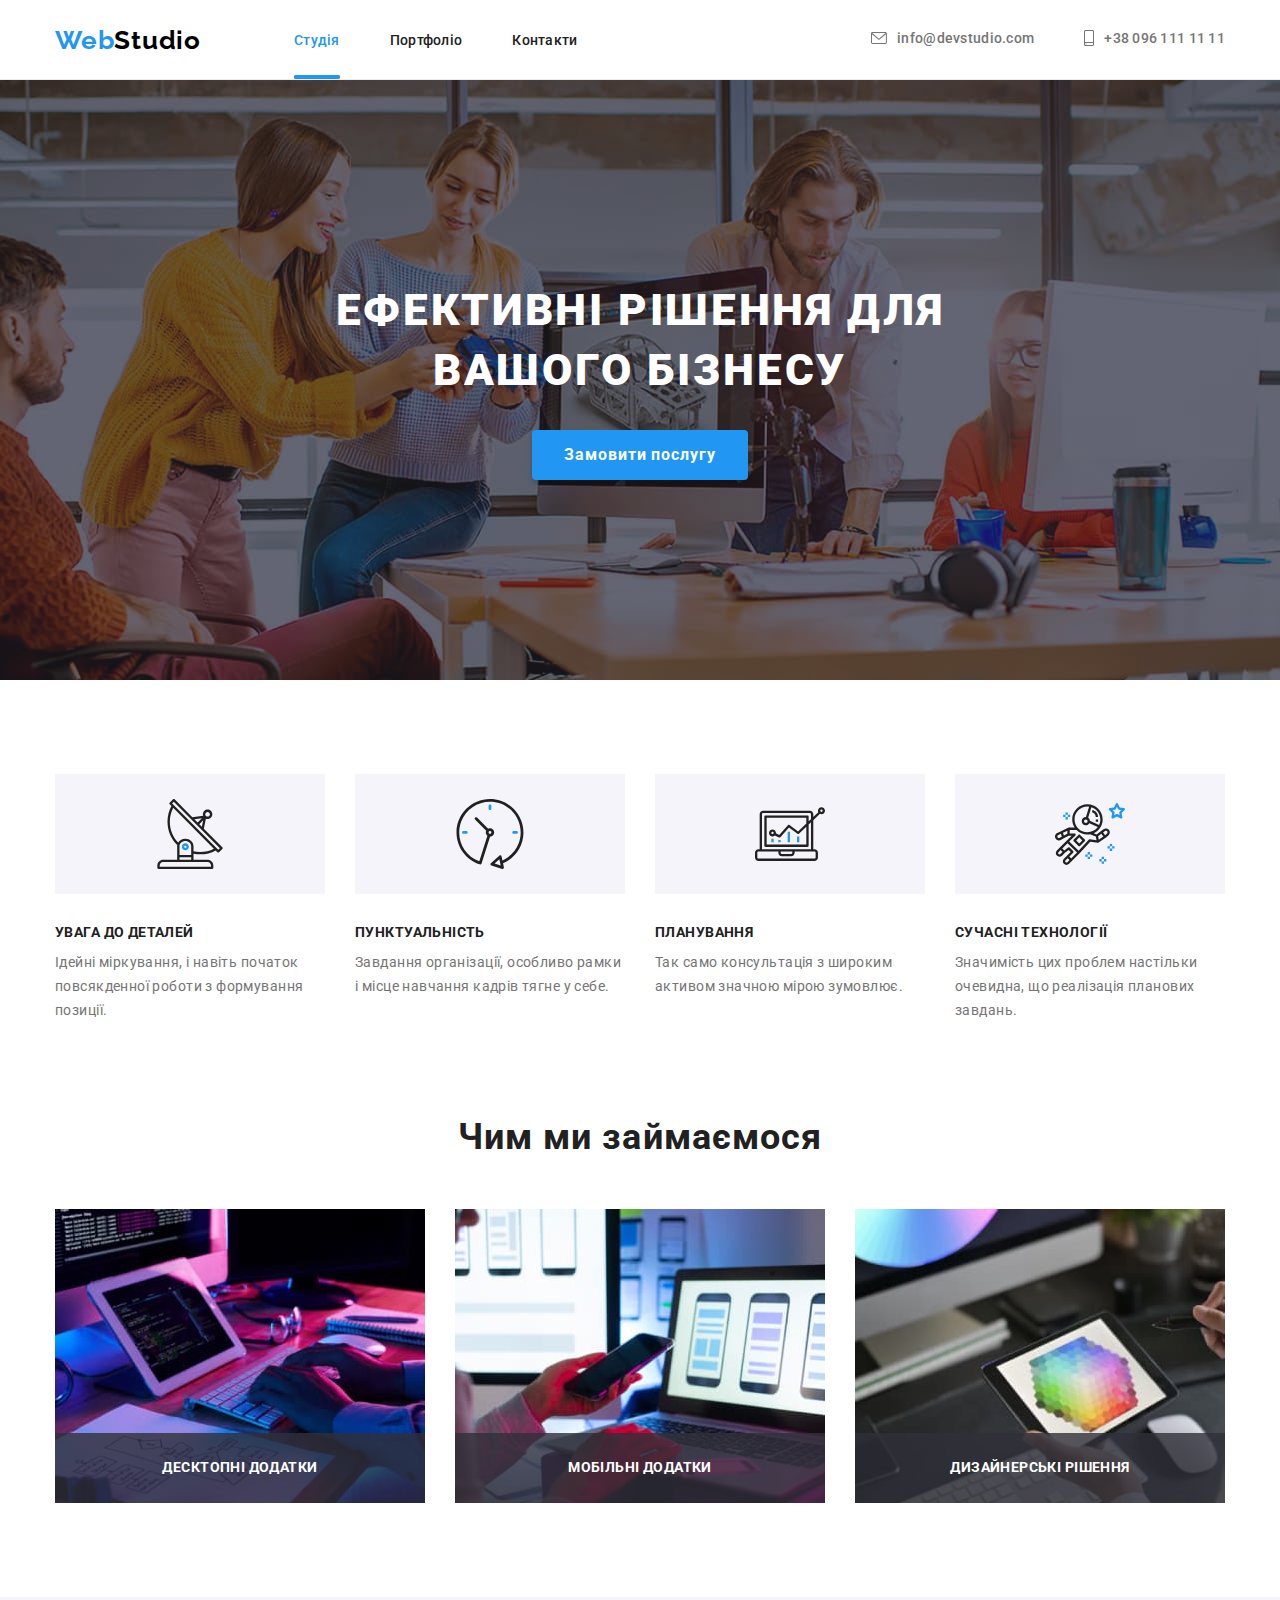
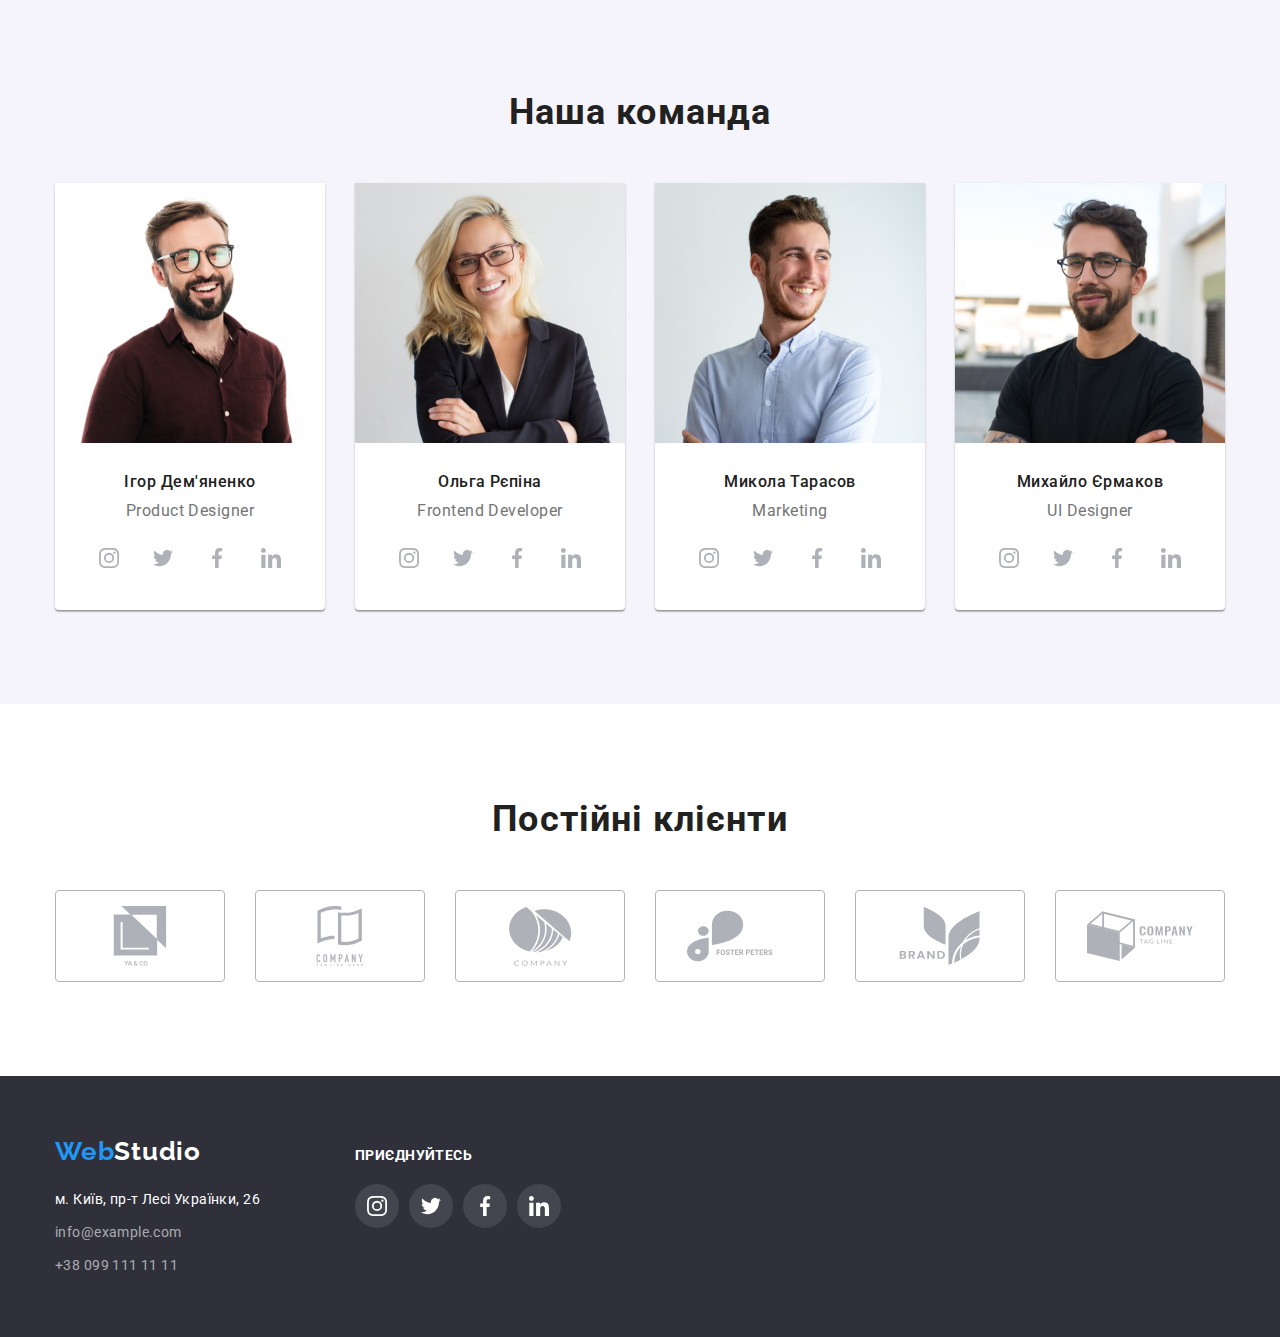
==== index.html @ ddce69b9 "Initial commit" ====
<!DOCTYPE html>
<html lang="uk">
  <head>
    <meta charset="UTF-8" />
    <meta http-equiv="X-UA-Compatible" content="IE=edge" />
    <meta name="viewport" content="width=device-width, initial-scale=1.0" />
    <title>Cтудія</title>
    <link
      href="https://fonts.googleapis.com/css2?family=Raleway:wght@700&family=Roboto:wght@400;500;700;900&display=swap"
      rel="stylesheet"
    />
    <link
      rel="stylesheet"
      href="https://cdnjs.cloudflare.com/ajax/libs/modern-normalize/1.0.0/modern-normalize.min.css"
    />
    <link rel="stylesheet" href="./css/styles.css" />
  </head>
  <body>
    <header class="page-header">
      <div class="container main-nav">
        <nav class="main-nav">
          <a href="./index.html" class="logo link"> <span class="accent">Web</span>Studio </a>

          <ul class="site-nav list">
            <li class="nav-list-item current">
              <a href="./index.html" class="site-nav-link link current">Студія</a>
            </li>
            <li class="nav-list-item">
              <a href="./portfolio.html" class="site-nav-link link">Портфоліо</a>
            </li>
            <li class="nav-list-item"><a href="" class="site-nav-link link">Контакти</a></li>
          </ul>
        </nav>

        <ul class="contacts-list list">
          <li class="contacts-list-item">
            <a href="mailto:info@devstudio.com" class="contacts-link link">
              <svg class="icon-contacts" width="16" height="12">
                <use href="./images/icons.svg#envelope"></use>
              </svg>
              info@devstudio.com
            </a>
          </li>
          <li class="contacts-list-item">
            <a href="tel:+380961111111" class="contacts-link link">
              <svg class="icon-contacts" width="10" height="16">
                <use href="./images/icons.svg#phone"></use>
              </svg>
              +38 096 111 11 11
            </a>
          </li>
        </ul>
      </div>
    </header>
    <main>
      <section class="section-hero">
        <div class="container">
          <h1 class="hero-title">Ефективні рішення для вашого бізнесу</h1>
          <button type="button" class="button" data-modal-open>Замовити послугу</button>
        </div>
      </section>

      <section class="section">
        <div class="container">
          <h2 class="visually-hidden">Особливості</h2>

          <ul class="feature-list list">
            <li class="feature-list-item">
              <div class="icon-container">
                <svg width="70" height="70">
                  <use href="./images/icons.svg#antenna"></use>
                </svg>
              </div>
              <h3 class="feature-list-title">Увага до деталей</h3>
              <p class="feature-list-text">
                Ідейні міркування, і навіть початок повсякденної роботи з формування позиції.
              </p>
            </li>
            <li class="feature-list-item">
              <div class="icon-container">
                <svg width="70" height="70">
                  <use href="./images/icons.svg#clock"></use>
                </svg>
              </div>
              <h3 class="feature-list-title">Пунктуальність</h3>
              <p class="feature-list-text">
                Завдання організації, особливо рамки і місце навчання кадрів тягне у себе.
              </p>
            </li>
            <li class="feature-list-item">
              <div class="icon-container">
                <svg width="70" height="70">
                  <use href="./images/icons.svg#diagram"></use>
                </svg>
              </div>
              <h3 class="feature-list-title">Планування</h3>
              <p class="feature-list-text">
                Так само консультація з широким активом значною мірою зумовлює.
              </p>
            </li>
            <li class="feature-list-item">
              <div class="icon-container">
                <svg width="70" height="70">
                  <use href="./images/icons.svg#astronaut"></use>
                </svg>
              </div>
              <h3 class="feature-list-title">Сучасні технології</h3>
              <p class="feature-list-text">
                Значимість цих проблем настільки очевидна, що реалізація планових завдань.
              </p>
            </li>
          </ul>
        </div>
      </section>

      <section class="section section-doing">
        <div class="container">
          <h2 class="section-title">Чим ми займаємося</h2>

          <ul class="doing-list list">
            <li class="doing-list-item">
              <img src="./images/main/box1.jpg" alt="Розробка веб-сторінок" width="370" />
              <h3 class="doing-list-title">Десктопні додатки</h3>
            </li>
            <li class="doing-list-item">
              <img src="./images/main/box2.jpg" alt="Адаптиви" width="370" />
              <h3 class="doing-list-title">Мобільні додатки</h3>
            </li>
            <li class="doing-list-item">
              <img src="./images/main/box3.jpg" alt="Дизайн" width="370" />
              <h3 class="doing-list-title">Дизайнерські рішення</h3>
            </li>
          </ul>
        </div>
      </section>

      <section class="section gray">
        <div class="container">
          <h2 class="section-title">Наша команда</h2>

          <ul class="team-list list">
            <li class="team-card">
              <img src="./images/main/team-card-one.jpg" alt="" width="270" />
              <div class="team-text-container">
                <h3 class="team-title">Ігор Дем'яненко</h3>
                <p class="team-text">Product Designer</p>
                <ul class="social-list list">
                  <li class="social-item">
                    <a
                      href="https://instagram.com"
                      target="_blank"
                      rel="nofollow noopener noreferrer"
                      class="social-link"
                    >
                      <svg class="social-icon" width="20" height="20">
                        <use href="./images/icons.svg#instagram"></use>
                      </svg>
                    </a>
                  </li>
                  <li class="social-item">
                    <a
                      href="https://twitter.com/"
                      target="_blank"
                      rel="nofollow noopener noreferrer"
                      class="social-link"
                    >
                      <svg class="social-icon" width="20" height="20">
                        <use href="./images/icons.svg#twitter"></use>
                      </svg>
                    </a>
                  </li>
                  <li class="social-item">
                    <a
                      href="https://www.facebook.com/"
                      target="_blank"
                      rel="nofollow noopener noreferrer"
                      class="social-link"
                    >
                      <svg class="social-icon" width="20" height="20">
                        <use href="./images/icons.svg#facebook"></use>
                      </svg>
                    </a>
                  </li>
                  <li class="social-item">
                    <a
                      href="https://www.linkedin.com/"
                      target="_blank"
                      rel="nofollow noopener noreferrer"
                      class="social-link"
                    >
                      <svg class="social-icon" width="20" height="20">
                        <use href="./images/icons.svg#linkedin"></use>
                      </svg>
                    </a>
                  </li>
                </ul>
              </div>
            </li>
            <li class="team-card">
              <img src="./images/main/team-card-two.jpg" alt="" width="270" />
              <div class="team-text-container">
                <h3 class="team-title">Ольга Рєпіна</h3>
                <p class="team-text">Frontend Developer</p>
                <ul class="social-list list">
                  <li class="social-item">
                    <a
                      href="https://instagram.com"
                      target="_blank"
                      rel="nofollow noopener noreferrer"
                      class="social-link"
                    >
                      <svg class="social-icon" width="20" height="20">
                        <use href="./images/icons.svg#instagram"></use>
                      </svg>
                    </a>
                  </li>
                  <li class="social-item">
                    <a
                      href="https://twitter.com/"
                      target="_blank"
                      rel="nofollow noopener noreferrer"
                      class="social-link"
                    >
                      <svg class="social-icon" width="20" height="20">
                        <use href="./images/icons.svg#twitter"></use>
                      </svg>
                    </a>
                  </li>
                  <li class="social-item">
                    <a
                      href="https://www.facebook.com/"
                      target="_blank"
                      rel="nofollow noopener noreferrer"
                      class="social-link"
                    >
                      <svg class="social-icon" width="20" height="20">
                        <use href="./images/icons.svg#facebook"></use>
                      </svg>
                    </a>
                  </li>
                  <li class="social-item">
                    <a
                      href="https://www.linkedin.com/"
                      target="_blank"
                      rel="nofollow noopener noreferrer"
                      class="social-link"
                    >
                      <svg class="social-icon" width="20" height="20">
                        <use href="./images/icons.svg#linkedin"></use>
                      </svg>
                    </a>
                  </li>
                </ul>
              </div>
            </li>
            <li class="team-card">
              <img src="./images/main/team-card-three.jpg" alt="" width="270" />
              <div class="team-text-container">
                <h3 class="team-title">Микола Тарасов</h3>
                <p class="team-text">Marketing</p>
                <ul class="social-list list">
                  <li class="social-item">
                    <a
                      href="https://instagram.com"
                      target="_blank"
                      rel="nofollow noopener noreferrer"
                      class="social-link"
                    >
                      <svg class="social-icon" width="20" height="20">
                        <use href="./images/icons.svg#instagram"></use>
                      </svg>
                    </a>
                  </li>
                  <li class="social-item">
                    <a
                      href="https://twitter.com/"
                      target="_blank"
                      rel="nofollow noopener noreferrer"
                      class="social-link"
                    >
                      <svg class="social-icon" width="20" height="20">
                        <use href="./images/icons.svg#twitter"></use>
                      </svg>
                    </a>
                  </li>
                  <li class="social-item">
                    <a
                      href="https://www.facebook.com/"
                      target="_blank"
                      rel="nofollow noopener noreferrer"
                      class="social-link"
                    >
                      <svg class="social-icon" width="20" height="20">
                        <use href="./images/icons.svg#facebook"></use>
                      </svg>
                    </a>
                  </li>
                  <li class="social-item">
                    <a
                      href="https://www.linkedin.com/"
                      target="_blank"
                      rel="nofollow noopener noreferrer"
                      class="social-link"
                    >
                      <svg class="social-icon" width="20" height="20">
                        <use href="./images/icons.svg#linkedin"></use>
                      </svg>
                    </a>
                  </li>
                </ul>
              </div>
            </li>
            <li class="team-card">
              <img src="./images/main/team-card-four.jpg" alt="" width="270" />
              <div class="team-text-container">
                <h3 class="team-title">Михайло Єрмаков</h3>
                <p class="team-text">UI Designer</p>
                <ul class="social-list list">
                  <li class="social-item">
                    <a
                      href="https://instagram.com"
                      target="_blank"
                      rel="nofollow noopener noreferrer"
                      class="social-link"
                    >
                      <svg class="social-icon" width="20" height="20">
                        <use href="./images/icons.svg#instagram"></use>
                      </svg>
                    </a>
                  </li>
                  <li class="social-item">
                    <a
                      href="https://twitter.com/"
                      target="_blank"
                      rel="nofollow noopener noreferrer"
                      class="social-link"
                    >
                      <svg class="social-icon" width="20" height="20">
                        <use href="./images/icons.svg#twitter"></use>
                      </svg>
                    </a>
                  </li>
                  <li class="social-item">
                    <a
                      href="https://www.facebook.com/"
                      target="_blank"
                      rel="nofollow noopener noreferrer"
                      class="social-link"
                    >
                      <svg class="social-icon" width="20" height="20">
                        <use href="./images/icons.svg#facebook"></use>
                      </svg>
                    </a>
                  </li>
                  <li class="social-item">
                    <a
                      href="https://www.linkedin.com/"
                      target="_blank"
                      rel="nofollow noopener noreferrer"
                      class="social-link"
                    >
                      <svg class="social-icon" width="20" height="20">
                        <use href="./images/icons.svg#linkedin"></use>
                      </svg>
                    </a>
                  </li>
                </ul>
              </div>
            </li>
          </ul>
        </div>
      </section>

      <section class="section">
        <div class="container">
          <h2 class="section-title">Постійні клієнти</h2>
          <ul class="partner-list list">
            <li class="partner-item">
              <a href="" class="partner-link">
                <svg class="social-icon" width="106" height="60">
                  <use href="./images/icons.svg#client1"></use>
                </svg>
              </a>
            </li>
            <li class="partner-item">
              <a href="" class="partner-link">
                <svg class="social-icon" width="106" height="60">
                  <use href="./images/icons.svg#client2"></use>
                </svg>
              </a>
            </li>
            <li class="partner-item">
              <a href="" class="partner-link">
                <svg class="social-icon" width="106" height="60">
                  <use href="./images/icons.svg#client3"></use>
                </svg>
              </a>
            </li>
            <li class="partner-item">
              <a href="" class="partner-link">
                <svg class="social-icon" width="106" height="60">
                  <use href="./images/icons.svg#client4"></use>
                </svg>
              </a>
            </li>
            <li class="partner-item">
              <a href="" class="partner-link">
                <svg class="social-icon" width="106" height="60">
                  <use href="./images/icons.svg#client5"></use>
                </svg>
              </a>
            </li>
            <li class="partner-item">
              <a href="" class="partner-link">
                <svg class="social-icon" width="106" height="60">
                  <use href="./images/icons.svg#client6"></use>
                </svg>
              </a>
            </li>
          </ul>
        </div>
      </section>
    </main>

    <footer class="page-footer">
      <div class="container footer-container">
        <div class="address-container">
          <a href="./index.html" class="logo-footer link">
            <span class="accent">Web</span>Studio
          </a>

          <address>
            <ul class="list">
              <li class="list-item">
                <a
                  href="https://www.google.com/maps/place/%D0%B1%D1%83%D0%BB.+%D0%9B%D0%B5%D1%81%D0%B8+%D0%A3%D0%BA%D1%80%D0%B0%D0%B8%D0%BD%D0%BA%D0%B8,+26,+%D0%9A%D0%B8%D0%B5%D0%B2,+%D0%A3%D0%BA%D1%80%D0%B0%D0%B8%D0%BD%D0%B0,+02000/@50.4265807,30.5383858,17z/data=!3m1!4b1!4m5!3m4!1s0x40d4cf0e033ecbe9:0x57a4dffefec77da0!8m2!3d50.4265807!4d30.5383858"
                  class="address"
                >
                  м. Київ, пр-т Лесі Українки, 26
                </a>
              </li>
              <li class="list-item">
                <a href="mailto:info@example.com" class="address-contacts-link link"
                  >info@example.com</a
                >
              </li>
              <li class="list-item">
                <a href="tel:+380991111111" class="address-contacts-link link">+38 099 111 11 11</a>
              </li>
            </ul>
          </address>
        </div>
        <div class="social-links-container">
          <p class="social-text">Приєднуйтесь</p>
          <ul class="social-list list">
            <li class="social-item">
              <a
                href="https://instagram.com"
                target="_blank"
                rel="nofollow noopener noreferrer"
                class="social-link company-social-link"
              >
                <svg class="footer-social-icon social-icon" width="20" height="20">
                  <use href="./images/icons.svg#instagram"></use>
                </svg>
              </a>
            </li>
            <li class="social-item">
              <a
                href="https://twitter.com/"
                target="_blank"
                rel="nofollow noopener noreferrer"
                class="social-link company-social-link"
              >
                <svg class="footer-social-icon social-icon" width="20" height="20">
                  <use href="./images/icons.svg#twitter"></use>
                </svg>
              </a>
            </li>
            <li class="social-item">
              <a
                href="https://www.facebook.com/"
                target="_blank"
                rel="nofollow noopener noreferrer"
                class="social-link company-social-link"
              >
                <svg class="footer-social-icon social-icon" width="20" height="20">
                  <use href="./images/icons.svg#facebook"></use>
                </svg>
              </a>
            </li>
            <li class="social-item">
              <a
                href="https://www.linkedin.com/"
                target="_blank"
                rel="nofollow noopener noreferrer"
                class="social-link company-social-link"
              >
                <svg class="footer-social-icon social-icon" width="20" height="20">
                  <use href="./images/icons.svg#linkedin"></use>
                </svg>
              </a>
            </li>
          </ul>
        </div>
      </div>
    </footer>

    <div class="backdrop is-hidden" data-modal>
      <div class="modal">
        <button type="button" class="button-close" data-modal-close>
          <svg width="18" height="18">
            <use href="./images/icons.svg#close"></use>
          </svg>
        </button>
      </div>
    </div>
    <script src="./js/fixed-header.js"></script>
    <script src="./js/modal.js"></script>
  </body>
</html>
---- css/styles.css ----
:root {
  --primary-text-color: #212121;
  --secondary-text-color: #757575;
  --logo-text-color: #000000;
  --accent-color: #2196f3;

  --primary-white-color: #ffffff;
  --secondary-white-color: rgb(255, 255, 255, 0.6);
  --secondary-background: #f5f4fa;
  --dark-background: #2f303a;
  --background-hero: #c4c4c4;
  --border-primary-color: #eeeeee;
  --border-secondary-color: #ececec;
  --opacity-background-color: rgba(47, 48, 58, 0.8);
  --button-secondary-color: #188ce8;
  --box-shadow: 0px 2px 1px 0px rgba(0, 0, 0, 0.2), 0px 1px 1px 0px rgba(0, 0, 0, 0.14),
    0px 1px 3px 0px rgba(0, 0, 0, 0.12);
  --footer-link-background-color: rgba(255, 255, 255, 0.1);

  --icon-color: #afb1b8;

  --backdrop-color: rgba(0, 0, 0, 0.2);
  --overlay-background: rgba(33, 150, 243, 0.9);

  --section-indent: 94px;
  --indent: 30px;
  --transition: cubic-bezier(0.4, 0, 0.2, 1);
}

body {
  background-color: var(--primary-white-color);
  color: var(--primary-text-color);

  font-family: Roboto, sans-serif;
}

h1,
h2,
h3,
h4,
h5,
h6,
p,
ul {
  margin: 0;
}

.list {
  list-style: none;
  padding: 0;
  margin: 0;
}

.link {
  color: var(--primary-text-color);
}

img {
  display: block;
  max-width: 100%;
  height: auto;
}

.container {
  width: 1200px;
  padding-left: 15px;
  padding-right: 15px;
  margin: 0 auto;
}

/* Header */

.page-header {
  position: fixed;
  z-index: 2;
  width: 100%;
  top: 0;
  left: 0;
  height: 80px;

  border-bottom: 1px solid var(--border-secondary-color);
  background-color: var(--primary-white-color);
}

.main-nav {
  display: flex;
  align-items: center;
}

.logo,
.logo-footer {
  color: var(--logo-text-color);

  font-family: Raleway, sans-serif;
  font-weight: 700;
  font-size: 26px;
  line-height: calc(30.52 / 26);
  letter-spacing: 0.03em;

  text-decoration: none;
}

.accent {
  color: var(--accent-color);
}

.site-nav {
  display: flex;
  margin-left: 93px;
}

.nav-list-item:not(:last-child),
.contacts-list-item:not(:last-child) {
  margin-right: 50px;
}

.contacts-list {
  display: flex;
  margin-left: auto;
}

.contacts-link {
  display: inline-flex;
  align-items: center;
  color: var(--secondary-text-color);
}

.icon-contacts {
  margin-right: 10px;
  fill: currentColor;
}

.site-nav-link {
  display: block;
  padding-top: 32px;
  padding-bottom: 32px;
}

.site-nav-link,
.contacts-link {
  font-weight: 500;
  font-size: 14px;
  line-height: calc(16.41 / 14);
  letter-spacing: 0.02em;

  text-decoration: none;

  transition: color 250ms var(--transition);
}

.site-nav-link:hover,
.site-nav-link:focus,
.contacts-link:hover,
.contacts-link:focus {
  color: var(--accent-color);
}

.current {
  color: var(--accent-color);
  position: relative;
}

.current::after {
  content: '';
  display: inline-block;

  position: absolute;
  left: 0;
  bottom: 1px;

  width: 100%;
  height: 4px;
  border-radius: 2px;

  background-color: var(--accent-color);
}

/* Section-hero */

.section-hero {
  text-align: center;
  padding: 200px 0;

  max-width: 1600px;
  height: 600px;
  margin-left: auto;
  margin-right: auto;

  background-color: var(--background-hero);
  background-image: linear-gradient(to right, rgba(47, 48, 58, 0.4), rgba(47, 48, 58, 0.4)),
    url('../images/main/hero.jpg');

  background-repeat: no-repeat;
  background-position: center;
  background-size: cover;
}

.hero-title {
  color: var(--primary-white-color);

  font-weight: 900;
  font-size: 44px;
  line-height: calc(60 / 44);
  letter-spacing: 0.06em;
  text-transform: uppercase;
  width: 696px;

  margin-left: auto;
  margin-right: auto;
  margin-bottom: var(--indent);
}

.button {
  display: inline-block;
  border-radius: 4px;
  border-width: 0;
  padding: 10px 32px;
  min-width: 216px;

  background-color: var(--accent-color);
  color: var(--primary-white-color);
  box-shadow: 0px 4px 4px rgba(0, 0, 0, 0.15);

  font-family: inherit;
  font-weight: 700;
  font-size: 16px;
  line-height: calc(30 / 16);
  letter-spacing: 0.06em;
  text-align: center;
  cursor: pointer;

  transition: background-color 250ms var(--transition);
}

.button:hover,
.button:focus {
  background-color: var(--button-secondary-color);
}

/* Other sections*/

.section {
  padding: var(--section-indent) 0;
}

.section-title {
  font-weight: 700;
  font-size: 36px;
  line-height: calc(42.19 / 36);
  text-align: center;
  letter-spacing: 0.03em;

  margin-bottom: 50px;
}

.visually-hidden {
  /*Specially class-pattern that hidden headers*/
  position: absolute;
  white-space: nowrap;
  width: 1px;
  height: 1px;
  overflow: hidden;
  border: 0;
  padding: 0;
  clip: rect(0 0 0 0);
  clip-path: inset(50%);
  margin: -1px;
}

/* Features section */

.feature-list {
  display: flex;
  gap: var(--indent);
}

.feature-list-item {
  width: 270px;
}

.icon-container {
  display: flex;
  justify-content: center;
  align-items: center;
  margin-bottom: var(--indent);
  height: 120px;

  background: var(--secondary-background);
}

/* feature-list section, doing-list section and team section*/

.feature-list-title {
  font-weight: 700;
  font-size: 14px;
  line-height: calc(16.41 / 14);
  text-transform: uppercase;
  letter-spacing: 0.03em;

  margin-bottom: 10px;
}

.feature-list-text {
  color: var(--secondary-text-color);

  font-size: 14px;
  line-height: calc(24 / 14);
  letter-spacing: 0.03em;
}

/* Our doing section */

.section-doing {
  padding-top: 0;
}

.doing-list {
  display: flex;
  gap: var(--indent);
}

.doing-list-item {
  position: relative;
}

.doing-list-title {
  display: flex;
  justify-content: center;
  align-items: center;
  height: 70px;
  width: 100%;
  position: absolute;
  bottom: 0;

  font-weight: 700;
  font-size: 14px;
  line-height: calc(16.41 / 14);
  letter-spacing: 0.03em;
  text-transform: uppercase;

  background-color: var(--opacity-background-color);
  color: var(--primary-white-color);
}

/* Team section */

.section.gray {
  background-color: var(--secondary-background);
}

.team-list {
  display: flex;
  gap: var(--indent);
}

.team-card {
  background-color: var(--primary-white-color);
  border-radius: 0px 0px 4px 4px;
  box-shadow: 0px 1px 3px rgba(0, 0, 0, 0.12), 0px 1px 1px rgba(0, 0, 0, 0.14),
    0px 2px 1px rgba(0, 0, 0, 0.2);
}

.team-text-container {
  text-align: center;
  padding: var(--indent) 0;
}

.team-title {
  font-weight: 500;
  font-size: 16px;
  line-height: calc(18.75 / 16);
  letter-spacing: 0.03em;

  margin-bottom: 10px;
}

.team-text {
  margin-bottom: 16px;
  color: var(--secondary-text-color);

  font-size: 16px;
  line-height: calc(18.75 / 16);
  letter-spacing: 0.03em;
}

.social-list {
  display: flex;
  gap: 10px;
  justify-content: center;
}

/* team-social-link and company-social-link-footer */
.social-link {
  display: flex;
  justify-content: center;
  align-items: center;
  width: 44px;
  height: 44px;
  border-radius: 50%;
  color: var(--icon-color);

  transition: color 250ms var(--transition), background-color 250ms var(--transition);
}

.social-icon {
  fill: currentColor;
}

/* team social-link hover and company-social-link hover */

.social-link:hover,
.social-link:focus {
  background-color: var(--accent-color);
  color: var(--primary-white-color);
}

/* Partner section */

.partner-list {
  display: flex;
  justify-content: space-between;
}

.partner-link {
  display: inline-flex;
  justify-content: center;
  align-items: center;
  width: 170px;
  height: 92px;
  border: 1px solid var(--icon-color);
  border-radius: 4px;

  color: var(--icon-color);

  transition: color 250ms var(--transition), border-color 250ms var(--transition);
}

.partner-link:hover,
.partner-link:focus {
  border-color: var(--accent-color);
  color: var(--accent-color);
}

/* Footer */

.page-footer {
  background-color: var(--dark-background);
  padding: 60px 0;
}

.footer-container {
  display: flex;
  align-items: baseline;
}

.address-container {
  margin-right: 95px;
}

.logo-footer {
  display: inline-block;

  color: var(--primary-white-color);

  margin-bottom: 20px;
}

.address,
.address-contacts-link {
  color: var(--secondary-white-color);

  font-style: normal;
  font-size: 14px;
  line-height: calc(24 / 14);
  letter-spacing: 0.03em;

  text-decoration: none;

  transition: color 250ms var(--transition);
}

address .list {
  display: flex;
  flex-direction: column;
  gap: 9px;
}

.address {
  color: var(--primary-white-color);
}

.address .item {
  display: flex;
  flex-direction: column;
  gap: 9px;
}

.address:hover,
.address:focus,
.address-contacts-link:hover,
.address-contacts-link:focus {
  color: var(--accent-color);
}

/* Company social links container */

.social-text {
  margin-bottom: 20px;

  font-weight: 700;
  font-size: 14px;
  line-height: calc(16.41 / 14);
  letter-spacing: 0.03em;
  text-transform: uppercase;
  color: var(--primary-white-color);
}

.company-social-link {
  color: var(--primary-white-color);
  background-color: var(--footer-link-background-color);
}

/* Modal window */

.backdrop {
  position: fixed;
  top: 0;
  left: 0;
  width: 100%;
  height: 100%;
  opacity: 1;
  z-index: 3;

  background-color: var(--backdrop-color);

  transition: opacity 500ms var(--transition), visibility 500ms var(--transition);
}

.is-hidden {
  visibility: hidden;
  opacity: 0;
  pointer-events: none;
}

.is-hidden .modal {
  opacity: 0;
  transform: translate(-50%, -50%) scale(0);
}

.modal {
  position: absolute;
  top: 50%;
  left: 50%;
  min-width: 528px;
  min-height: 581px;
  border-radius: 4px;

  opacity: 1;
  transform: translate(-50%, -50%) scale(1);

  background-color: var(--primary-white-color);
  box-shadow: 0px 1px 3px rgba(0, 0, 0, 0.12), 0px 1px 1px rgba(0, 0, 0, 0.14),
    0px 2px 1px rgba(0, 0, 0, 0.2);

  transition: transform 250ms var(--transition), opacity 250ms var(--transition);
}

.button-close {
  position: absolute;
  top: 8px;
  right: 8px;

  display: flex;
  justify-content: center;
  align-items: center;
  width: var(--indent);
  height: var(--indent);

  border-radius: 50%;
  border: 1px solid rgba(0, 0, 0, 0.1);

  background-color: var(--primary-white-color);

  cursor: pointer;
}

/* Styles for portfolio.html */

.sort-list {
  display: flex;
  justify-content: center;
  margin-bottom: 50px;
  gap: 8px;
}

.sort-list-button {
  padding: 6px 22px;

  background-color: var(--secondary-background);
  color: var(--primary-text-color);
  border-width: 0;
  border-radius: 4px;

  font-family: inherit;
  font-weight: 500;
  font-size: 16px;
  line-height: calc(26 / 16);
  letter-spacing: 0.03em;

  cursor: pointer;

  transition: background-color 250ms var(--transition), color 250ms var(--transition),
    box-shadow 250ms var(--transition);
}

.sort-list-button:hover,
.sort-list-button:focus {
  background-color: var(--accent-color);
  color: var(--primary-white-color);
  box-shadow: 0px 3px 1px rgba(0, 0, 0, 0.1), 0px 1px 2px rgba(0, 0, 0, 0.08),
    0px 2px 2px rgba(0, 0, 0, 0.12);
}

/* Portfolio list */

.portfolio-list {
  display: flex;
  flex-wrap: wrap;
  gap: var(--indent);
}

.portfolio-link {
  display: inline-block;
  text-decoration: none;

  transition: box-shadow 250ms var(--transition);
}

.portfolio-link:hover,
.portfolio-link:focus {
  box-shadow: 4px 4px 6px rgb(0 0 0 / 12%), 2px 1px 5px rgb(0 0 0 / 14%),
    5px 3px 7px rgb(0 0 0 / 20%);
}

.portfolio-link:hover .text-overlay,
.portfolio-link:focus .text-overlay {
  transform: translateY(0);
}

.overlay {
  position: relative;
  overflow: hidden;
}

.text-overlay {
  position: absolute;
  bottom: 0;
  left: 0;
  width: 100%;
  height: 100%;

  padding: 63px 24px;

  font-size: 18px;
  line-height: calc(28 / 18);
  letter-spacing: 0.03em;

  color: var(--primary-white-color);
  background-color: var(--overlay-background);

  transform: translateY(101%);
  transition: transform 250ms var(--transition);
}

.portfolio-text-container {
  padding: 20px 24px;
  border-right: 1px solid var(--border-primary-color);
  border-bottom: 1px solid var(--border-primary-color);
  border-left: 1px solid var(--border-primary-color);
}

.portfolio-title {
  font-weight: 700;
  font-size: 18px;
  line-height: calc(36 / 18);
  letter-spacing: 0.06em;

  margin-bottom: 4px;
}

.portfolio-text {
  color: var(--secondary-text-color);

  font-size: 16px;
  line-height: calc(30 / 16);
  letter-spacing: 0.03em;
}
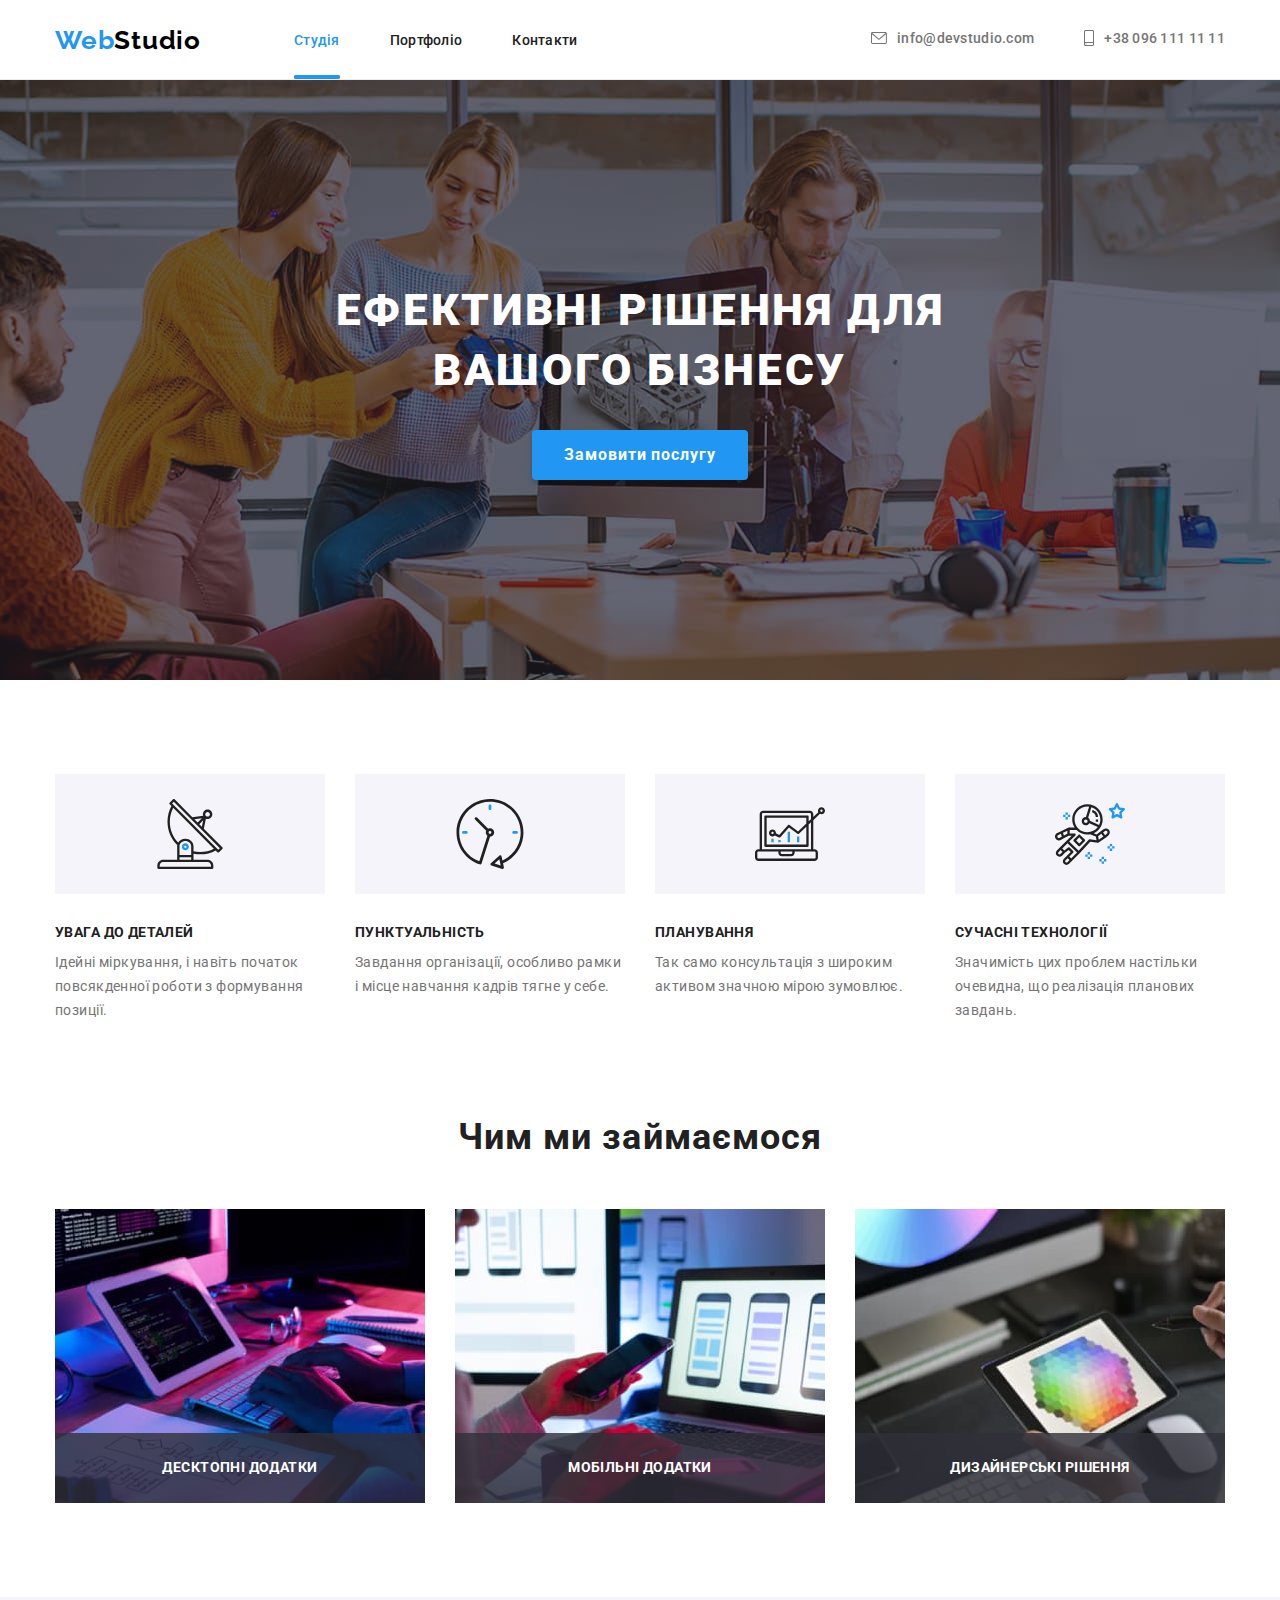
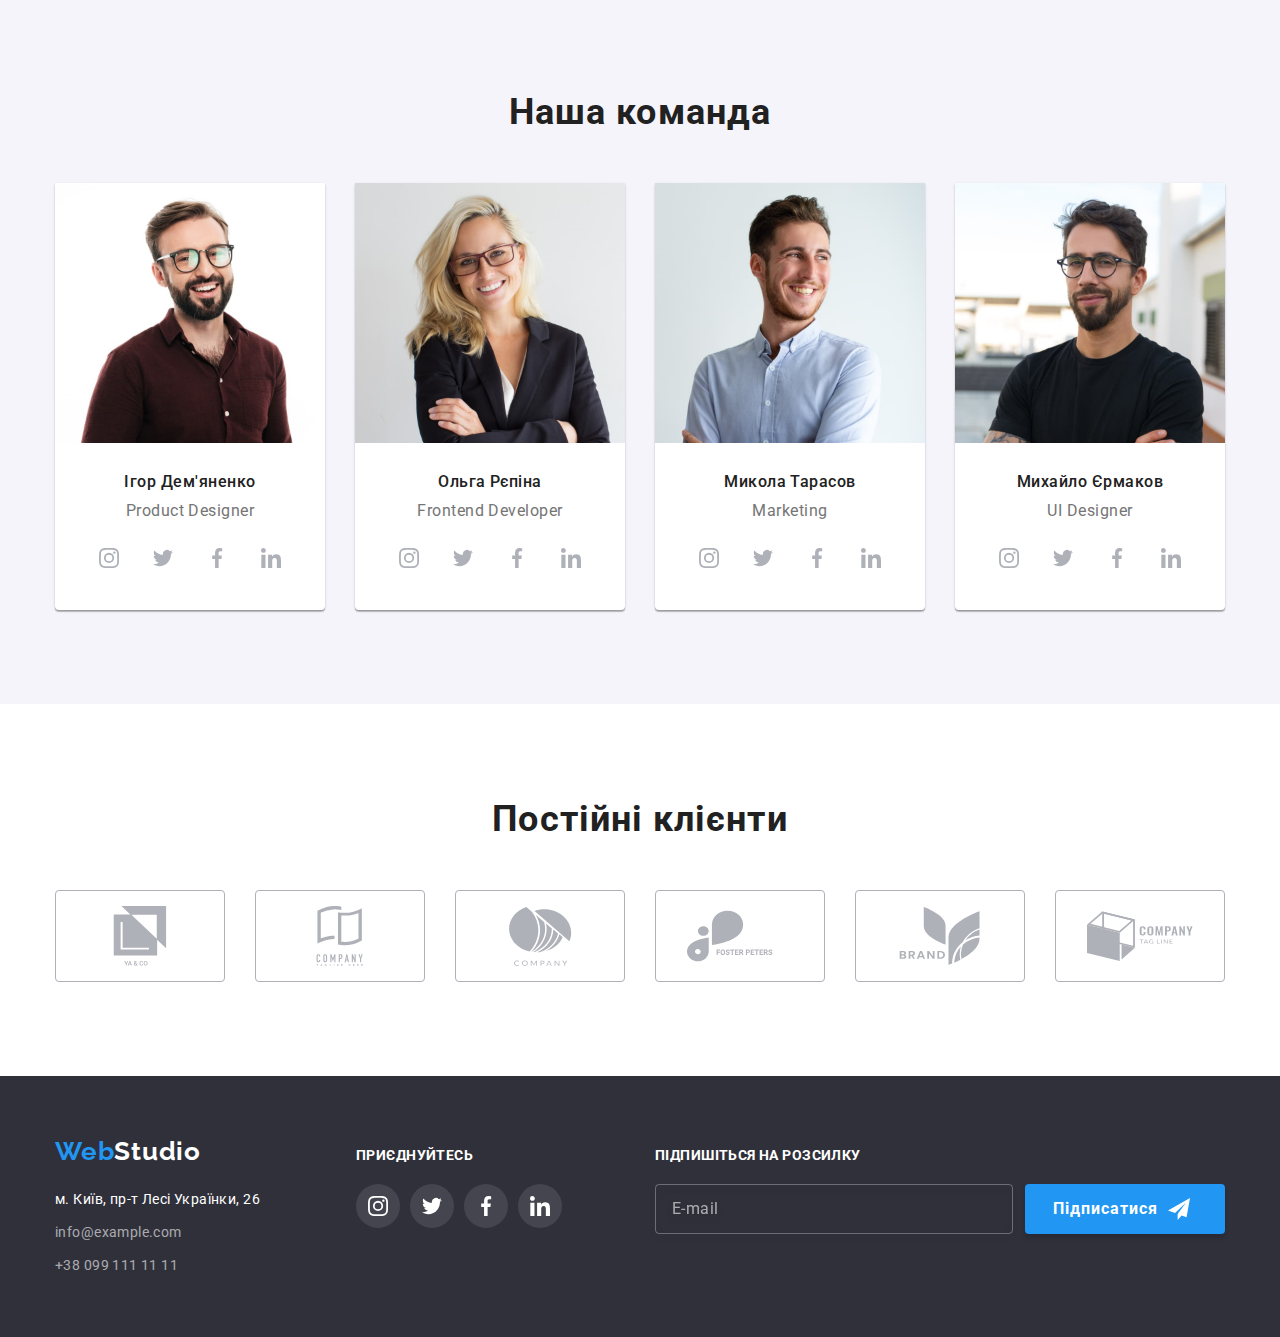
==== commit 9837d0a4: "Update index.html" ====
--- a/index.html
+++ b/index.html
@@ -44,7 +44,7 @@
           <li class="contacts-list-item">
             <a href="tel:+380961111111" class="contacts-link link">
               <svg class="icon-contacts" width="10" height="16">
-                <use href="./images/icons.svg#phone"></use>
+                <use href="./images/icons.svg#smartphone"></use>
               </svg>
               +38 096 111 11 11
             </a>
@@ -503,6 +503,19 @@
             </li>
           </ul>
         </div>
+        <div class="subscribe-container">
+          <p class="subscribe-text">Підпишіться на розсилку</p>
+          <form class="subscribe-form">
+            
+              <input class="footer-input" type="text" name="email" placeholder="E-mail" />
+              <button class="button button-subscribe" type="submit">Підписатися
+                <svg class="icon-send" width="22" height="22">
+                  <use href=./images/icons.svg#send></use>
+                </svg>
+              </button>
+            
+          </form>
+        </div>
       </div>
     </footer>
 
@@ -513,6 +526,48 @@
             <use href="./images/icons.svg#close"></use>
           </svg>
         </button>
+        <p class="modal-title">Залиште свої дані, ми вам передзвонимо</p>
+            <form>
+                <div class="form-field">
+                    <label class="form-label" for="name">Ім'я</label>
+                    <input class="form-input" id="name" type="text" name="user-name">
+                    <svg class="icon-form" width="18" height="18">
+                        <use href="./images/icons.svg#person"></use>
+                    </svg>
+                </div>
+                <div class="form-field">
+                    <label class="form-label" for="tel">Телефон</label>
+                    <input class="form-input" id="tel" type="tel" name="tel">
+                    <svg class="icon-form" width="18" height="18">
+                        <use href="./images/icons.svg#phone"></use>
+                    </svg>
+                </div>
+                <div class="form-field">
+                    <label class="form-label" for="mail">Пошта</label>
+                    <input class="form-input" type="email" name="mail" id="mail">
+                    <svg class="icon-form" width="18" height="18">
+                        <use href="./images/icons.svg#email"></use>
+                    </svg>
+                </div>
+                <div class="form-field comment-field">
+                    <label class="form-label" for="comment">Коментар</label>
+                    <textarea class="comment-area" name="comment" id="comment" rows="7" placeholder="Введіть текст"></textarea>
+                </div>
+
+                <label class="policy-container">
+                    <input class="visually-hidden checkbox" type="checkbox" name="policy" value="policy">
+                    <span class="checkbox-icon-container">
+                        <svg class="icon-checkbox" width="11" height="8">
+                            <use href="./images/icons.svg#check"></use>
+                        </svg>
+                    </span>
+                    Погоджуюся з розсилкою та приймаю&nbsp;<a href="" class="link-policy link"> Умови договору </a>
+                </label>
+
+                <div class="button-send-container">
+                    <button class="button-send button" type="submit" class="button">Відправити</button>
+                </div>
+        
       </div>
     </div>
     <script src="./js/fixed-header.js"></script>
--- a/css/styles.css
+++ b/css/styles.css
@@ -1,15 +1,15 @@
 :root {
   --primary-text-color: #212121;
   --secondary-text-color: #757575;
-  --logo-text-color: #000000;
+  --logo-text-color: #000;
   --accent-color: #2196f3;
 
-  --primary-white-color: #ffffff;
-  --secondary-white-color: rgb(255, 255, 255, 0.6);
+  --primary-white-color: #fff;
+  --secondary-white-color: rgba(255, 255, 255, 0.6);
   --secondary-background: #f5f4fa;
   --dark-background: #2f303a;
   --background-hero: #c4c4c4;
-  --border-primary-color: #eeeeee;
+  --border-primary-color: #eee;
   --border-secondary-color: #ececec;
   --opacity-background-color: rgba(47, 48, 58, 0.8);
   --button-secondary-color: #188ce8;
@@ -454,7 +454,8 @@
 }
 
 .address-container {
-  margin-right: 95px;
+  margin-right: 70px;
+  flex-grow: 1;
 }
 
 .logo-footer {
@@ -504,7 +505,12 @@
 
 /* Company social links container */
 
-.social-text {
+.social-links-container {
+  margin-right: 93px;
+}
+
+.social-text,
+.subscribe-text {
   margin-bottom: 20px;
 
   font-weight: 700;
@@ -518,6 +524,61 @@
 .company-social-link {
   color: var(--primary-white-color);
   background-color: var(--footer-link-background-color);
+}
+
+/* Subscribe-container */
+
+.subscribe {
+  display: flex;
+  align-items: center;
+  text-align: center;
+  padding: 10px 28px;
+
+  font-weight: 700;
+  font-size: 16px;
+  line-height: calc(30 / 16);
+  letter-spacing: 0.06em;
+
+  color: var(--primary-white-color);
+  background-color: var(--accent-color);
+  box-shadow: 0px 4px 4px rgba(0, 0, 0, 0.15);
+  border-radius: 4px;
+}
+
+.footer-input {
+  width: 358px;
+  padding: 15px 16px;
+  margin-right: 8px;
+
+  border: 1px solid rgba(255, 255, 255, 0.3);
+  filter: drop-shadow(0px 4px 4px rgba(0, 0, 0, 0.15));
+  border-radius: 4px;
+  background-color: transparent;
+}
+
+.footer-input::placeholder {
+  display: flex;
+  align-items: center;
+
+  font-size: 16px;
+  line-height: calc(20 / 16);
+  letter-spacing: 0.03em;
+
+  color: var(--secondary-white-color);
+}
+
+.button-subscribe {
+  display: inline-flex;
+  align-items: center;
+  min-width: 200px;
+  padding: 10px 28px;
+
+  fill: currentColor;
+  transition: background-color 250ms var(--transition);
+}
+
+.icon-send {
+  margin-left: 10px;
 }
 
 /* Modal window */
@@ -554,6 +615,7 @@
   min-width: 528px;
   min-height: 581px;
   border-radius: 4px;
+  padding: 40px;
 
   opacity: 1;
   transform: translate(-50%, -50%) scale(1);
@@ -565,7 +627,19 @@
   transition: transform 250ms var(--transition), opacity 250ms var(--transition);
 }
 
-.button-close {
+.modal-title {
+  margin-bottom: 12px;
+
+  font-weight: 700;
+  font-size: 20px;
+  line-height: calc(23 / 20);
+  text-align: center;
+  letter-spacing: 0.03em;
+
+  color: var(--primary-text-color);
+}
+
+.modal .button-close {
   position: absolute;
   top: 8px;
   right: 8px;
@@ -582,6 +656,144 @@
   background-color: var(--primary-white-color);
 
   cursor: pointer;
+}
+
+.modal .button-close:hover,
+.modal .button-close:focus {
+  fill: var(--accent-color);
+  transition: fill 250ms var(--transition);
+}
+
+/* Modal form */
+
+.form-title {
+  margin-bottom: 12px;
+
+  font-weight: 700;
+  font-size: 20px;
+  line-height: 1.15;
+  text-align: center;
+  letter-spacing: 0.03em;
+}
+
+.form-field {
+  position: relative;
+
+  display: flex;
+  flex-direction: column;
+  margin-bottom: 10px;
+}
+
+.form-label,
+.form-input,
+.comment-area {
+  font-size: 12px;
+  line-height: 1.16;
+  letter-spacing: 0.01em;
+}
+
+.form-label {
+  margin-bottom: 4px;
+
+  color: var(--secondary-text-color);
+}
+
+.form-input,
+.comment-area {
+  width: 100%;
+  padding: 11px 42px;
+
+  border: 1px solid rgba(33, 33, 33, 0.2);
+  border-radius: 4px;
+
+  transition: border-color 250ms var(--transition);
+}
+
+.icon-form {
+  display: inline-block;
+  position: absolute;
+  top: 50%;
+  left: 12px;
+
+  transition: fill 250ms var(--transition);
+}
+
+.comment-field {
+  margin-bottom: 20px;
+}
+
+.comment-area {
+  padding: 12px 16px;
+  resize: none;
+}
+
+.comment-area::placeholder {
+  color: rgba(117, 117, 117, 0.5);
+}
+
+.form-input:focus,
+.comment-area:focus {
+  border-color: var(--accent-color);
+  outline: none;
+}
+
+.form-field:focus-within > .icon-form {
+  fill: var(--accent-color);
+}
+
+.policy-container {
+  display: flex;
+  align-items: center;
+  justify-content: center;
+  margin-bottom: var(--indent);
+
+  font-size: 14px;
+  line-height: calc(24 / 14);
+  letter-spacing: 0.03em;
+
+  color: var(--secondary-text-color);
+}
+
+.checkbox-icon-container {
+  display: flex;
+  align-items: center;
+  justify-content: center;
+  margin-right: 8px;
+
+  width: 16px;
+  height: 15px;
+
+  border: 2px solid var(--primary-text-color);
+  border-radius: 2px;
+}
+
+.checkbox:checked + .checkbox-icon-container {
+  background-color: var(--accent-color);
+  border: none;
+  background-origin: border-box;
+}
+
+.link-policy {
+  color: var(--accent-color);
+}
+
+.button-send-container {
+  display: flex;
+  justify-content: center;
+}
+
+.button-send {
+  min-width: 200px;
+  padding: 10px 52px;
+
+  transition: background-color 250ms var(--transition);
+}
+
+.button-send:hover,
+.button-send:focus,
+.button-subscribe:hover,
+.button-subscribe:focus {
+  background-color: var(--button-secondary-color);
 }
 
 /* Styles for portfolio.html */
@@ -621,7 +833,7 @@
     0px 2px 2px rgba(0, 0, 0, 0.12);
 }
 
-/* Portfolio list */
+/* Portfolio list and overlay */
 
 .portfolio-list {
   display: flex;
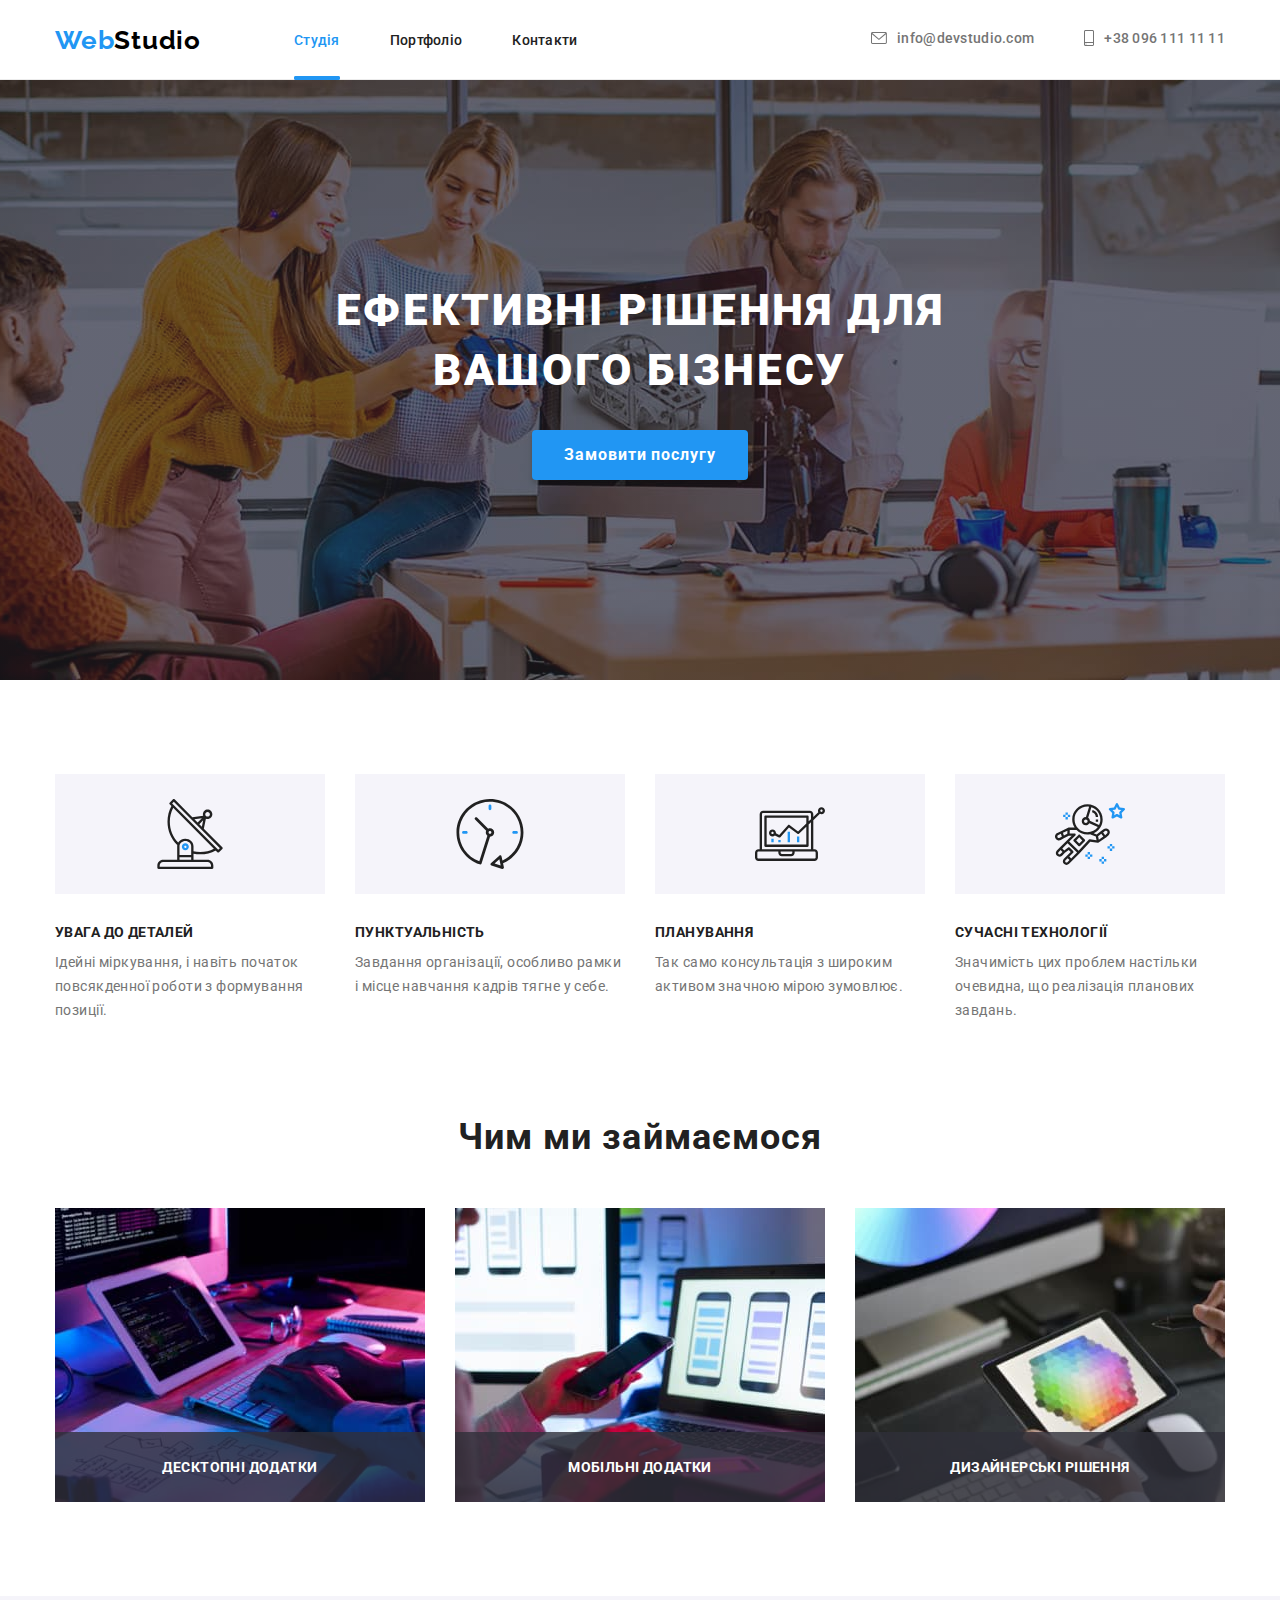
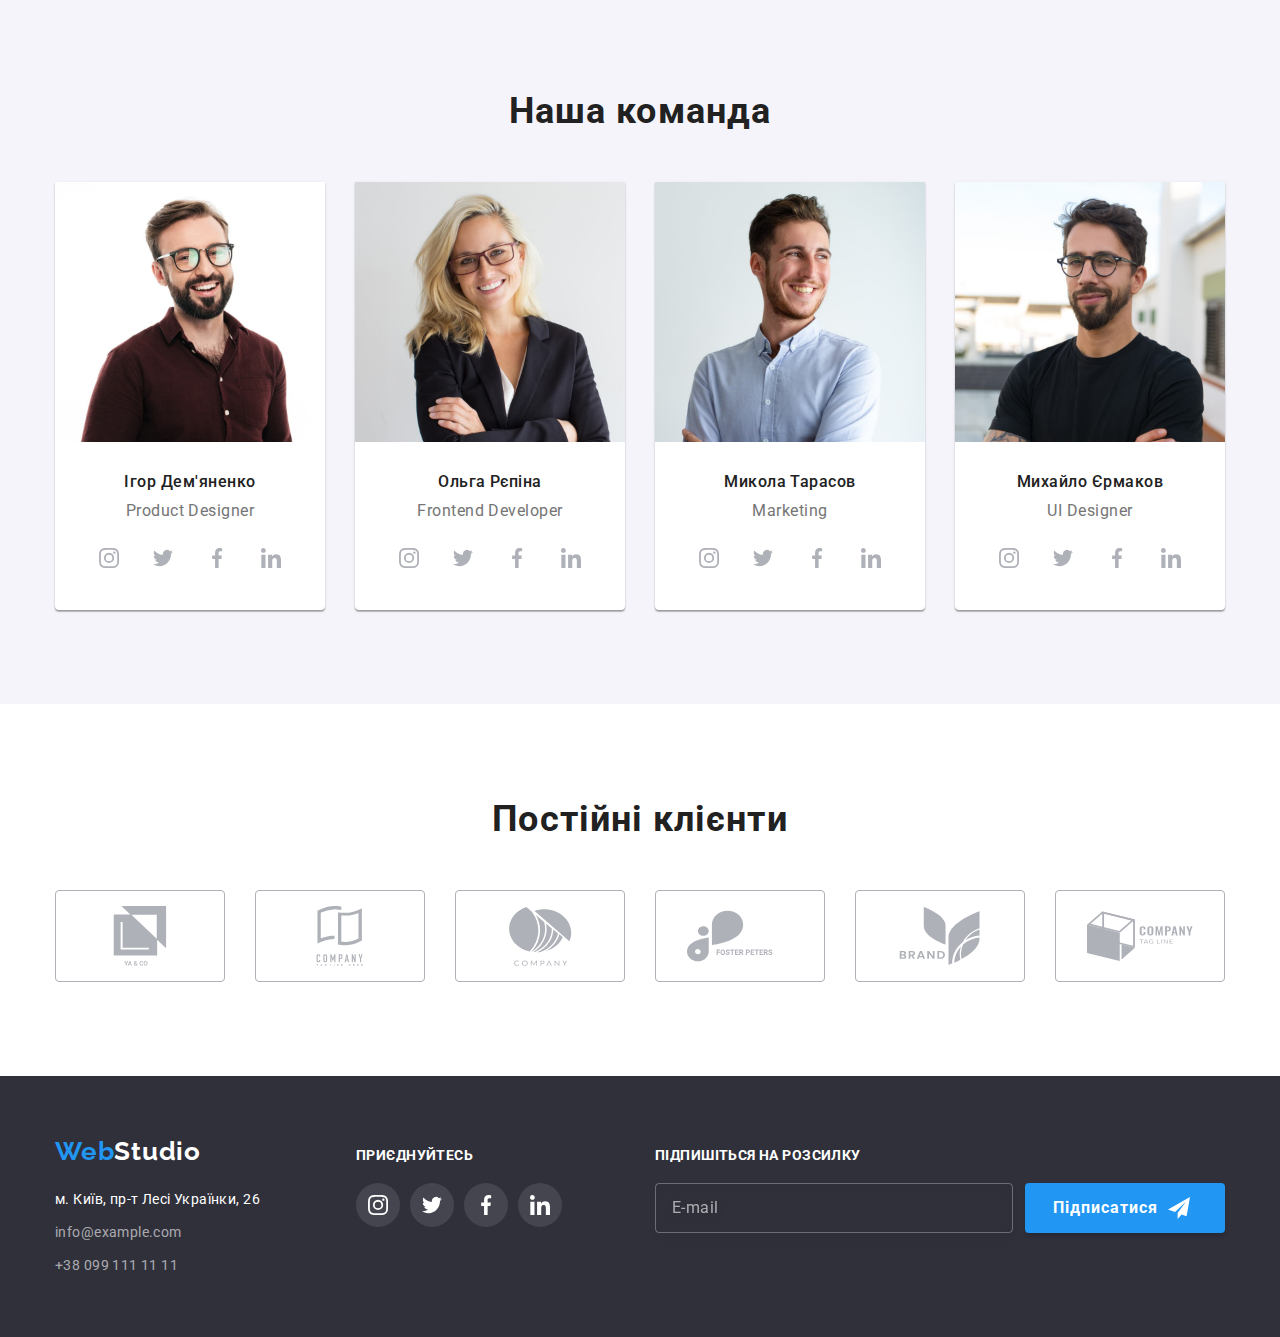
==== commit 73c23d89: "index.html updated" ====
--- a/index.html
+++ b/index.html
@@ -421,14 +421,12 @@
         </div>
       </section>
     </main>
-
     <footer class="page-footer">
       <div class="container footer-container">
         <div class="address-container">
           <a href="./index.html" class="logo-footer link">
             <span class="accent">Web</span>Studio
           </a>
-
           <address>
             <ul class="list">
               <li class="list-item">
@@ -505,15 +503,13 @@
         </div>
         <div class="subscribe-container">
           <p class="subscribe-text">Підпишіться на розсилку</p>
-          <form class="subscribe-form">
-            
+          <form class="subscribe-form">   
               <input class="footer-input" type="text" name="email" placeholder="E-mail" />
               <button class="button button-subscribe" type="submit">Підписатися
                 <svg class="icon-send" width="22" height="22">
                   <use href=./images/icons.svg#send></use>
                 </svg>
               </button>
-            
           </form>
         </div>
       </div>
@@ -551,7 +547,7 @@
                 </div>
                 <div class="form-field comment-field">
                     <label class="form-label" for="comment">Коментар</label>
-                    <textarea class="comment-area" name="comment" id="comment" rows="7" placeholder="Введіть текст"></textarea>
+                    <textarea class="comment-textarea" name="comment" id="comment" rows="7" placeholder="Введіть текст"></textarea>
                 </div>
 
                 <label class="policy-container">
--- a/css/styles.css
+++ b/css/styles.css
@@ -94,7 +94,7 @@
   font-family: Raleway, sans-serif;
   font-weight: 700;
   font-size: 26px;
-  line-height: calc(30.52 / 26);
+  line-height: calc(31 / 26);
   letter-spacing: 0.03em;
 
   text-decoration: none;
@@ -140,7 +140,7 @@
 .contacts-link {
   font-weight: 500;
   font-size: 14px;
-  line-height: calc(16.41 / 14);
+  line-height: calc(16 / 14);
   letter-spacing: 0.02em;
 
   text-decoration: none;
@@ -166,7 +166,7 @@
 
   position: absolute;
   left: 0;
-  bottom: 1px;
+  bottom: 0;
 
   width: 100%;
   height: 4px;
@@ -246,7 +246,7 @@
 .section-title {
   font-weight: 700;
   font-size: 36px;
-  line-height: calc(42.19 / 36);
+  line-height: calc(42 / 36);
   text-align: center;
   letter-spacing: 0.03em;
 
@@ -293,7 +293,7 @@
 .feature-list-title {
   font-weight: 700;
   font-size: 14px;
-  line-height: calc(16.41 / 14);
+  line-height: calc(16 / 14);
   text-transform: uppercase;
   letter-spacing: 0.03em;
 
@@ -334,7 +334,7 @@
 
   font-weight: 700;
   font-size: 14px;
-  line-height: calc(16.41 / 14);
+  line-height: calc(16 / 14);
   letter-spacing: 0.03em;
   text-transform: uppercase;
 
@@ -368,7 +368,7 @@
 .team-title {
   font-weight: 500;
   font-size: 16px;
-  line-height: calc(18.75 / 16);
+  line-height: calc(19 / 16);
   letter-spacing: 0.03em;
 
   margin-bottom: 10px;
@@ -379,7 +379,7 @@
   color: var(--secondary-text-color);
 
   font-size: 16px;
-  line-height: calc(18.75 / 16);
+  line-height: calc(19 / 16);
   letter-spacing: 0.03em;
 }
 
@@ -454,8 +454,8 @@
 }
 
 .address-container {
+  flex-grow: 1;
   margin-right: 70px;
-  flex-grow: 1;
 }
 
 .logo-footer {
@@ -493,7 +493,6 @@
 .address .item {
   display: flex;
   flex-direction: column;
-  gap: 9px;
 }
 
 .address:hover,
@@ -515,7 +514,7 @@
 
   font-weight: 700;
   font-size: 14px;
-  line-height: calc(16.41 / 14);
+  line-height: calc(16 / 14);
   letter-spacing: 0.03em;
   text-transform: uppercase;
   color: var(--primary-white-color);
@@ -545,10 +544,14 @@
   border-radius: 4px;
 }
 
+.subscribe-form {
+  display: flex;
+}
+
 .footer-input {
+  display: block;
   width: 358px;
   padding: 15px 16px;
-  margin-right: 8px;
 
   border: 1px solid rgba(255, 255, 255, 0.3);
   filter: drop-shadow(0px 4px 4px rgba(0, 0, 0, 0.15));
@@ -572,6 +575,7 @@
   align-items: center;
   min-width: 200px;
   padding: 10px 28px;
+  margin-left: 12px;
 
   fill: currentColor;
   transition: background-color 250ms var(--transition);
@@ -671,7 +675,7 @@
 
   font-weight: 700;
   font-size: 20px;
-  line-height: 1.15;
+  line-height: calc(23 / 20);
   text-align: center;
   letter-spacing: 0.03em;
 }
@@ -686,9 +690,9 @@
 
 .form-label,
 .form-input,
-.comment-area {
+.comment-textarea {
   font-size: 12px;
-  line-height: 1.16;
+  line-height: calc(14 / 12);
   letter-spacing: 0.01em;
 }
 
@@ -699,7 +703,7 @@
 }
 
 .form-input,
-.comment-area {
+.comment-textarea {
   width: 100%;
   padding: 11px 42px;
 
@@ -722,17 +726,17 @@
   margin-bottom: 20px;
 }
 
-.comment-area {
+.comment-textarea {
   padding: 12px 16px;
   resize: none;
 }
 
-.comment-area::placeholder {
+.comment-textarea::placeholder {
   color: rgba(117, 117, 117, 0.5);
 }
 
 .form-input:focus,
-.comment-area:focus {
+.comment-textarea:focus {
   border-color: var(--accent-color);
   outline: none;
 }
